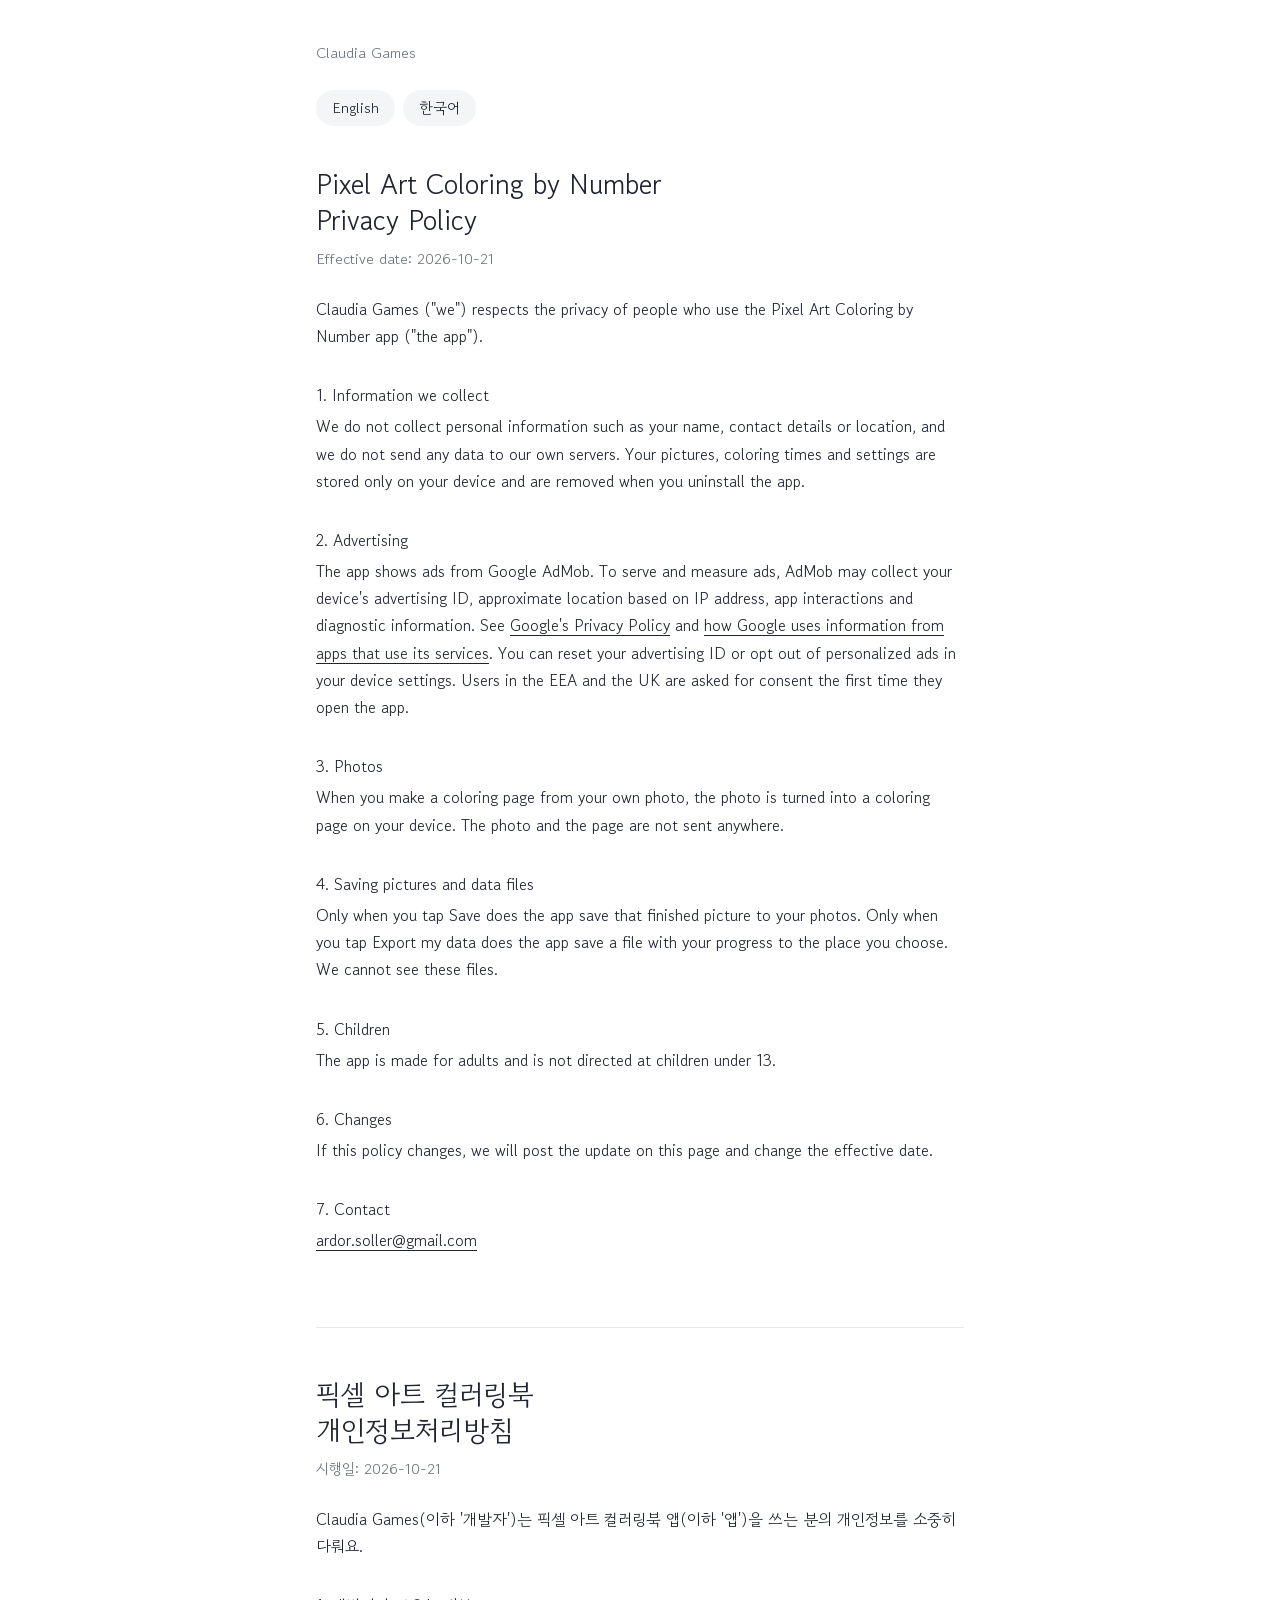
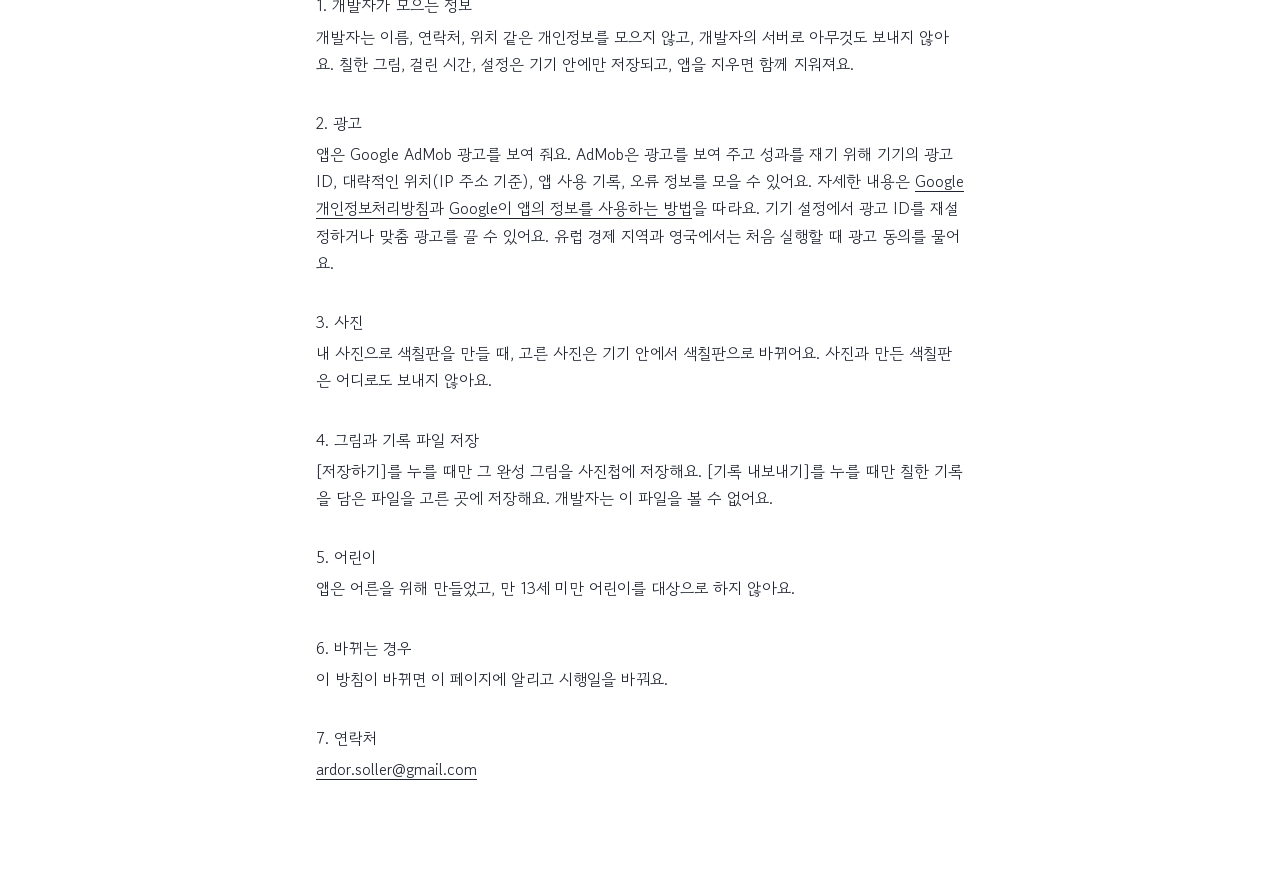
==== pixel-coloring/privacy/index.html @ 97983b26 "Claudia Games 웹사이트: 첫 화면, 픽셀 아트 컬러링북 개인정보처리방침, app-ads.txt Co-Authored-By: Claude Opus 5.5 <noreply@" ====
<!doctype html>
<html lang="en">
<head>
<meta charset="utf-8">
<meta name="viewport" content="width=device-width, initial-scale=1">
<title>Privacy Policy - Pixel Art Coloring by Number</title>
<link rel="stylesheet" href="../../style.css">
</head>
<body>
<main>
  <p class="top"><a href="../../">Claudia Games</a></p>
  <nav class="lang"><a href="#en">English</a><a href="#ko">한국어</a></nav>

  <section id="en" lang="en">
    <h1>Pixel Art Coloring by Number<br>Privacy Policy</h1>
    <p class="date">Effective date: 2026-10-21</p>
    <p>Claudia Games ("we") respects the privacy of people who use the Pixel Art Coloring by Number app ("the app").</p>

    <h2>1. Information we collect</h2>
    <p>We do not collect personal information such as your name, contact details or location, and we do not send any data to our own servers. Your pictures, coloring times and settings are stored only on your device and are removed when you uninstall the app.</p>

    <h2>2. Advertising</h2>
    <p>The app shows ads from Google AdMob. To serve and measure ads, AdMob may collect your device's advertising ID, approximate location based on IP address, app interactions and diagnostic information. See <a href="https://policies.google.com/privacy">Google's Privacy Policy</a> and <a href="https://policies.google.com/technologies/partner-sites">how Google uses information from apps that use its services</a>. You can reset your advertising ID or opt out of personalized ads in your device settings. Users in the EEA and the UK are asked for consent the first time they open the app.</p>

    <h2>3. Photos</h2>
    <p>When you make a coloring page from your own photo, the photo is turned into a coloring page on your device. The photo and the page are not sent anywhere.</p>

    <h2>4. Saving pictures and data files</h2>
    <p>Only when you tap Save does the app save that finished picture to your photos. Only when you tap Export my data does the app save a file with your progress to the place you choose. We cannot see these files.</p>

    <h2>5. Children</h2>
    <p>The app is made for adults and is not directed at children under 13.</p>

    <h2>6. Changes</h2>
    <p>If this policy changes, we will post the update on this page and change the effective date.</p>

    <h2>7. Contact</h2>
    <p><a href="mailto:ardor.soller@gmail.com">ardor.soller@gmail.com</a></p>
  </section>

  <section id="ko" lang="ko">
    <h1>픽셀 아트 컬러링북<br>개인정보처리방침</h1>
    <p class="date">시행일: 2026-10-21</p>
    <p>Claudia Games(이하 '개발자')는 픽셀 아트 컬러링북 앱(이하 '앱')을 쓰는 분의 개인정보를 소중히 다뤄요.</p>

    <h2>1. 개발자가 모으는 정보</h2>
    <p>개발자는 이름, 연락처, 위치 같은 개인정보를 모으지 않고, 개발자의 서버로 아무것도 보내지 않아요. 칠한 그림, 걸린 시간, 설정은 기기 안에만 저장되고, 앱을 지우면 함께 지워져요.</p>

    <h2>2. 광고</h2>
    <p>앱은 Google AdMob 광고를 보여 줘요. AdMob은 광고를 보여 주고 성과를 재기 위해 기기의 광고 ID, 대략적인 위치(IP 주소 기준), 앱 사용 기록, 오류 정보를 모을 수 있어요. 자세한 내용은 <a href="https://policies.google.com/privacy?hl=ko">Google 개인정보처리방침</a>과 <a href="https://policies.google.com/technologies/partner-sites?hl=ko">Google이 앱의 정보를 사용하는 방법</a>을 따라요. 기기 설정에서 광고 ID를 재설정하거나 맞춤 광고를 끌 수 있어요. 유럽 경제 지역과 영국에서는 처음 실행할 때 광고 동의를 물어요.</p>

    <h2>3. 사진</h2>
    <p>내 사진으로 색칠판을 만들 때, 고른 사진은 기기 안에서 색칠판으로 바뀌어요. 사진과 만든 색칠판은 어디로도 보내지 않아요.</p>

    <h2>4. 그림과 기록 파일 저장</h2>
    <p>[저장하기]를 누를 때만 그 완성 그림을 사진첩에 저장해요. [기록 내보내기]를 누를 때만 칠한 기록을 담은 파일을 고른 곳에 저장해요. 개발자는 이 파일을 볼 수 없어요.</p>

    <h2>5. 어린이</h2>
    <p>앱은 어른을 위해 만들었고, 만 13세 미만 어린이를 대상으로 하지 않아요.</p>

    <h2>6. 바뀌는 경우</h2>
    <p>이 방침이 바뀌면 이 페이지에 알리고 시행일을 바꿔요.</p>

    <h2>7. 연락처</h2>
    <p><a href="mailto:ardor.soller@gmail.com">ardor.soller@gmail.com</a></p>
  </section>
</main>
</body>
</html>
---- style.css ----
/* Claudia Games 웹사이트: 게임과 같은 흰 종이 틀 (studio/brand/tokens.css의 색과 글자 크기) */
@import url('https://fonts.googleapis.com/css2?family=Gowun+Dodum&display=swap');
:root { --bg: #FFFFFF; --surface: #F4F5F7; --line: #E6E8EC; --ink: #1F2430; --ink2: #6B7280; --accent: #FF5A4E; }
* { box-sizing: border-box; }
html { background: var(--bg); }
body { margin: 0; color: var(--ink); font: 16px/1.7 'Gowun Dodum', system-ui, sans-serif; font-synthesis: none; }
main { max-width: 680px; margin: 0 auto; padding: 40px 16px 80px; }
a { color: var(--ink); text-underline-offset: 3px; }
h1 { font-size: 28px; font-weight: 400; line-height: 1.3; margin: 0 0 8px; }
h2 { font-size: 16px; font-weight: 400; margin: 32px 0 4px; }
p { margin: 0 0 12px; }
.top { font-size: 15px; color: var(--ink2); margin-bottom: 24px; }
.top a { color: var(--ink2); text-decoration: none; }
.date { color: var(--ink2); font-size: 15px; margin-bottom: 24px; }
.lang { display: flex; gap: 8px; margin-bottom: 40px; }
.lang a { height: 36px; padding: 0 16px; border-radius: 999px; background: var(--surface); display: inline-flex; align-items: center; text-decoration: none; font-size: 15px; }
section + section { margin-top: 72px; padding-top: 48px; border-top: 1px solid var(--line); }
.brand { display: flex; align-items: center; gap: 13px; margin-bottom: 12px; }
.brand svg { width: 52px; height: 52px; }
.brand span { font-size: 28px; }
.sub { color: var(--ink2); margin-bottom: 48px; }
.game { background: var(--surface); border-radius: 18px; padding: 20px; margin-bottom: 12px; }
.game h2 { margin: 0 0 4px; }
.game p { color: var(--ink2); margin: 0 0 8px; }
.game .links { display: flex; gap: 16px; font-size: 15px; margin: 0; }
footer { margin-top: 64px; color: var(--ink2); font-size: 15px; }
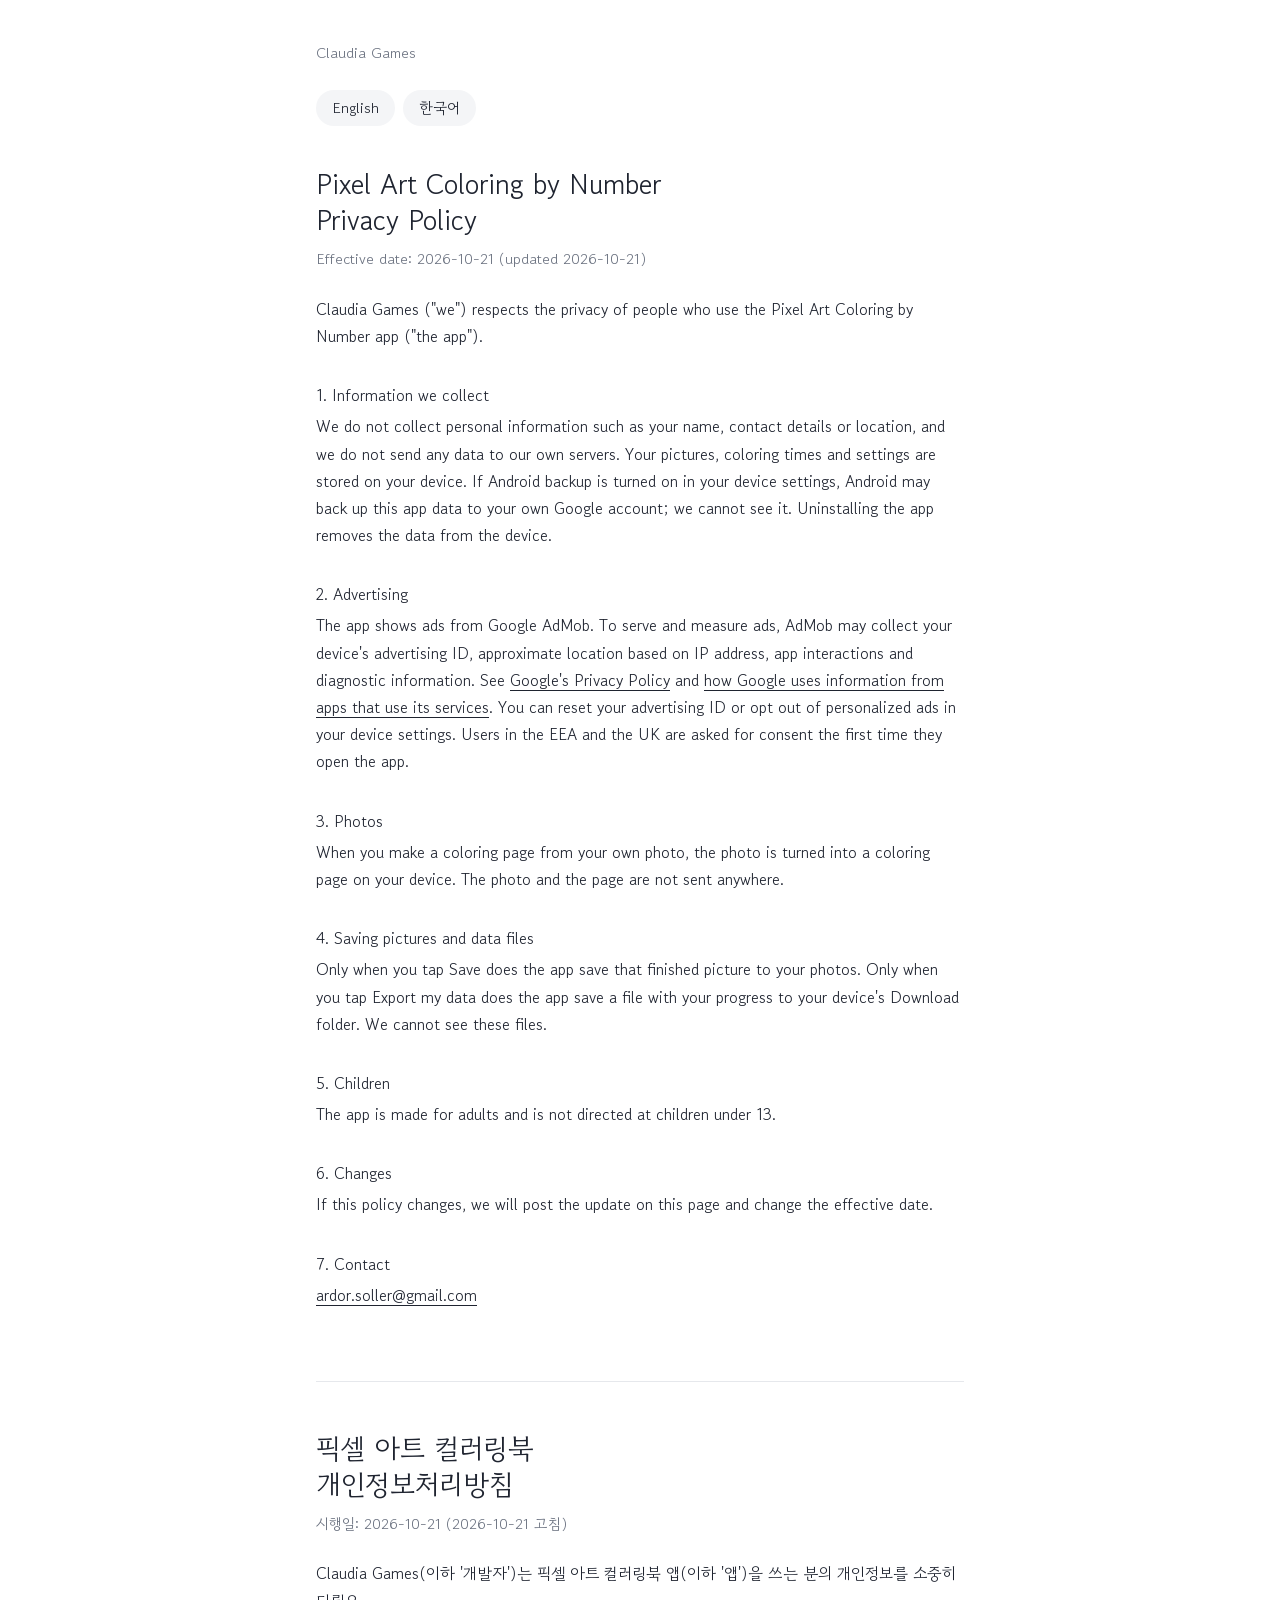
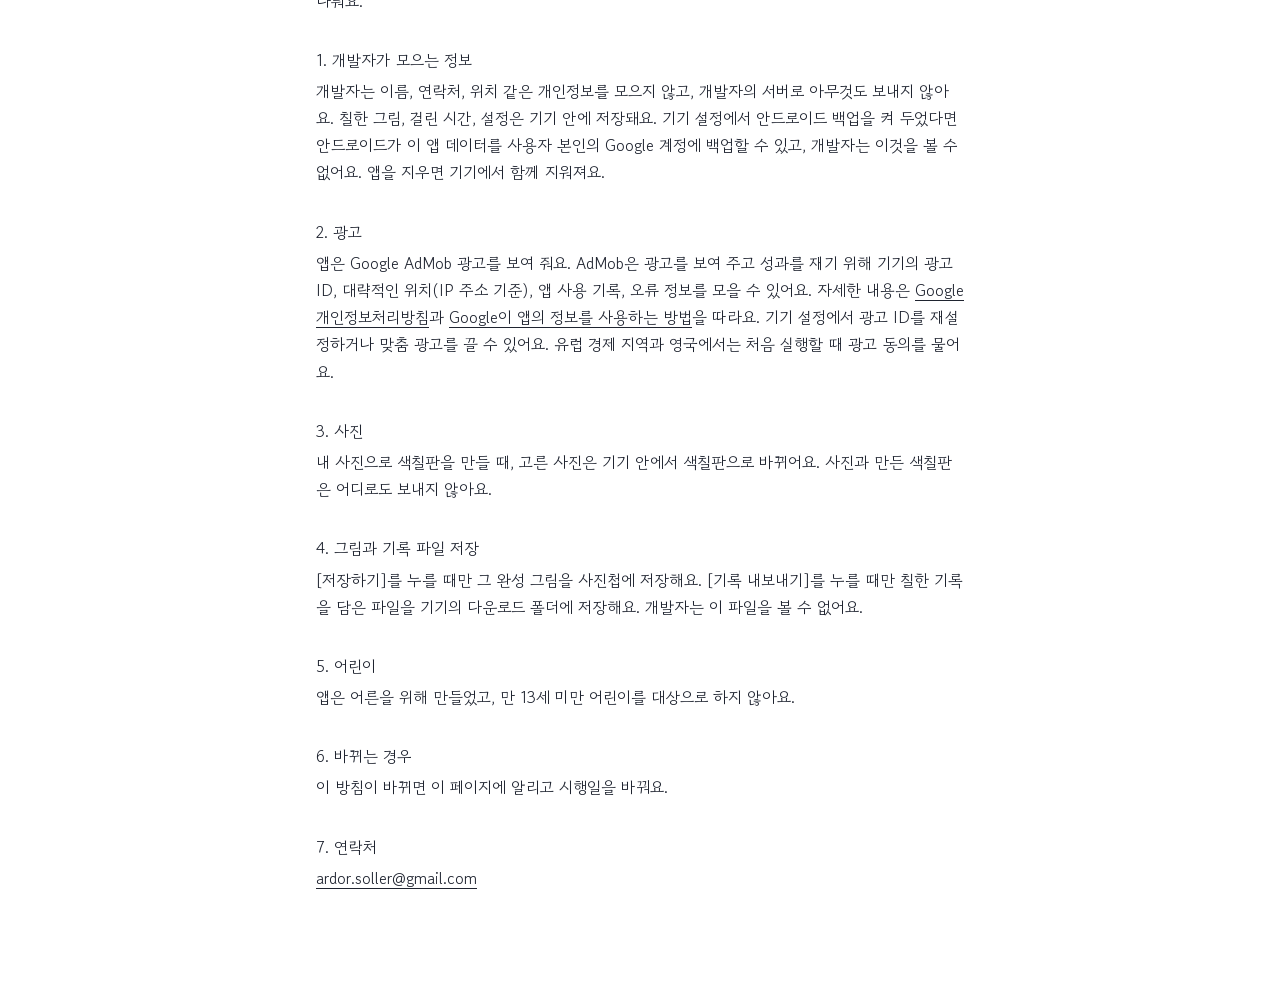
==== commit 634af961: "개인정보처리방침을 앱과 맞게(안드로이드 백업, 다운로드 폴더), 글꼴을 사이트 안에 Co-Authored-By: Claude Opus 5.5 <noreply@anthropic.co" ====
--- a/pixel-coloring/privacy/index.html
+++ b/pixel-coloring/privacy/index.html
@@ -13,11 +13,11 @@
 
   <section id="en" lang="en">
     <h1>Pixel Art Coloring by Number<br>Privacy Policy</h1>
-    <p class="date">Effective date: 2026-10-21</p>
+    <p class="date">Effective date: 2026-10-21 (updated 2026-10-21)</p>
     <p>Claudia Games ("we") respects the privacy of people who use the Pixel Art Coloring by Number app ("the app").</p>
 
     <h2>1. Information we collect</h2>
-    <p>We do not collect personal information such as your name, contact details or location, and we do not send any data to our own servers. Your pictures, coloring times and settings are stored only on your device and are removed when you uninstall the app.</p>
+    <p>We do not collect personal information such as your name, contact details or location, and we do not send any data to our own servers. Your pictures, coloring times and settings are stored on your device. If Android backup is turned on in your device settings, Android may back up this app data to your own Google account; we cannot see it. Uninstalling the app removes the data from the device.</p>
 
     <h2>2. Advertising</h2>
     <p>The app shows ads from Google AdMob. To serve and measure ads, AdMob may collect your device's advertising ID, approximate location based on IP address, app interactions and diagnostic information. See <a href="https://policies.google.com/privacy">Google's Privacy Policy</a> and <a href="https://policies.google.com/technologies/partner-sites">how Google uses information from apps that use its services</a>. You can reset your advertising ID or opt out of personalized ads in your device settings. Users in the EEA and the UK are asked for consent the first time they open the app.</p>
@@ -26,7 +26,7 @@
     <p>When you make a coloring page from your own photo, the photo is turned into a coloring page on your device. The photo and the page are not sent anywhere.</p>
 
     <h2>4. Saving pictures and data files</h2>
-    <p>Only when you tap Save does the app save that finished picture to your photos. Only when you tap Export my data does the app save a file with your progress to the place you choose. We cannot see these files.</p>
+    <p>Only when you tap Save does the app save that finished picture to your photos. Only when you tap Export my data does the app save a file with your progress to your device's Download folder. We cannot see these files.</p>
 
     <h2>5. Children</h2>
     <p>The app is made for adults and is not directed at children under 13.</p>
@@ -40,11 +40,11 @@
 
   <section id="ko" lang="ko">
     <h1>픽셀 아트 컬러링북<br>개인정보처리방침</h1>
-    <p class="date">시행일: 2026-10-21</p>
+    <p class="date">시행일: 2026-10-21 (2026-10-21 고침)</p>
     <p>Claudia Games(이하 '개발자')는 픽셀 아트 컬러링북 앱(이하 '앱')을 쓰는 분의 개인정보를 소중히 다뤄요.</p>
 
     <h2>1. 개발자가 모으는 정보</h2>
-    <p>개발자는 이름, 연락처, 위치 같은 개인정보를 모으지 않고, 개발자의 서버로 아무것도 보내지 않아요. 칠한 그림, 걸린 시간, 설정은 기기 안에만 저장되고, 앱을 지우면 함께 지워져요.</p>
+    <p>개발자는 이름, 연락처, 위치 같은 개인정보를 모으지 않고, 개발자의 서버로 아무것도 보내지 않아요. 칠한 그림, 걸린 시간, 설정은 기기 안에 저장돼요. 기기 설정에서 안드로이드 백업을 켜 두었다면 안드로이드가 이 앱 데이터를 사용자 본인의 Google 계정에 백업할 수 있고, 개발자는 이것을 볼 수 없어요. 앱을 지우면 기기에서 함께 지워져요.</p>
 
     <h2>2. 광고</h2>
     <p>앱은 Google AdMob 광고를 보여 줘요. AdMob은 광고를 보여 주고 성과를 재기 위해 기기의 광고 ID, 대략적인 위치(IP 주소 기준), 앱 사용 기록, 오류 정보를 모을 수 있어요. 자세한 내용은 <a href="https://policies.google.com/privacy?hl=ko">Google 개인정보처리방침</a>과 <a href="https://policies.google.com/technologies/partner-sites?hl=ko">Google이 앱의 정보를 사용하는 방법</a>을 따라요. 기기 설정에서 광고 ID를 재설정하거나 맞춤 광고를 끌 수 있어요. 유럽 경제 지역과 영국에서는 처음 실행할 때 광고 동의를 물어요.</p>
@@ -53,7 +53,7 @@
     <p>내 사진으로 색칠판을 만들 때, 고른 사진은 기기 안에서 색칠판으로 바뀌어요. 사진과 만든 색칠판은 어디로도 보내지 않아요.</p>
 
     <h2>4. 그림과 기록 파일 저장</h2>
-    <p>[저장하기]를 누를 때만 그 완성 그림을 사진첩에 저장해요. [기록 내보내기]를 누를 때만 칠한 기록을 담은 파일을 고른 곳에 저장해요. 개발자는 이 파일을 볼 수 없어요.</p>
+    <p>[저장하기]를 누를 때만 그 완성 그림을 사진첩에 저장해요. [기록 내보내기]를 누를 때만 칠한 기록을 담은 파일을 기기의 다운로드 폴더에 저장해요. 개발자는 이 파일을 볼 수 없어요.</p>
 
     <h2>5. 어린이</h2>
     <p>앱은 어른을 위해 만들었고, 만 13세 미만 어린이를 대상으로 하지 않아요.</p>
--- a/style.css
+++ b/style.css
@@ -1,5 +1,6 @@
 /* Claudia Games 웹사이트: 게임과 같은 흰 종이 틀 (studio/brand/tokens.css의 색과 글자 크기) */
-@import url('https://fonts.googleapis.com/css2?family=Gowun+Dodum&display=swap');
+/* 글꼴은 사이트 안에 둔다(바깥 글꼴 서버로 방문자의 IP가 가지 않게). 고운돋움 OFL, fonts/OFL.txt. 글자를 더 쓰면 원본 studio/brand/fonts에 그 글자가 있는지 본다 */
+@font-face { font-family: 'Gowun Dodum'; src: url('fonts/gowun-dodum.woff2') format('woff2'); font-display: swap; }
 :root { --bg: #FFFFFF; --surface: #F4F5F7; --line: #E6E8EC; --ink: #1F2430; --ink2: #6B7280; --accent: #FF5A4E; }
 * { box-sizing: border-box; }
 html { background: var(--bg); }
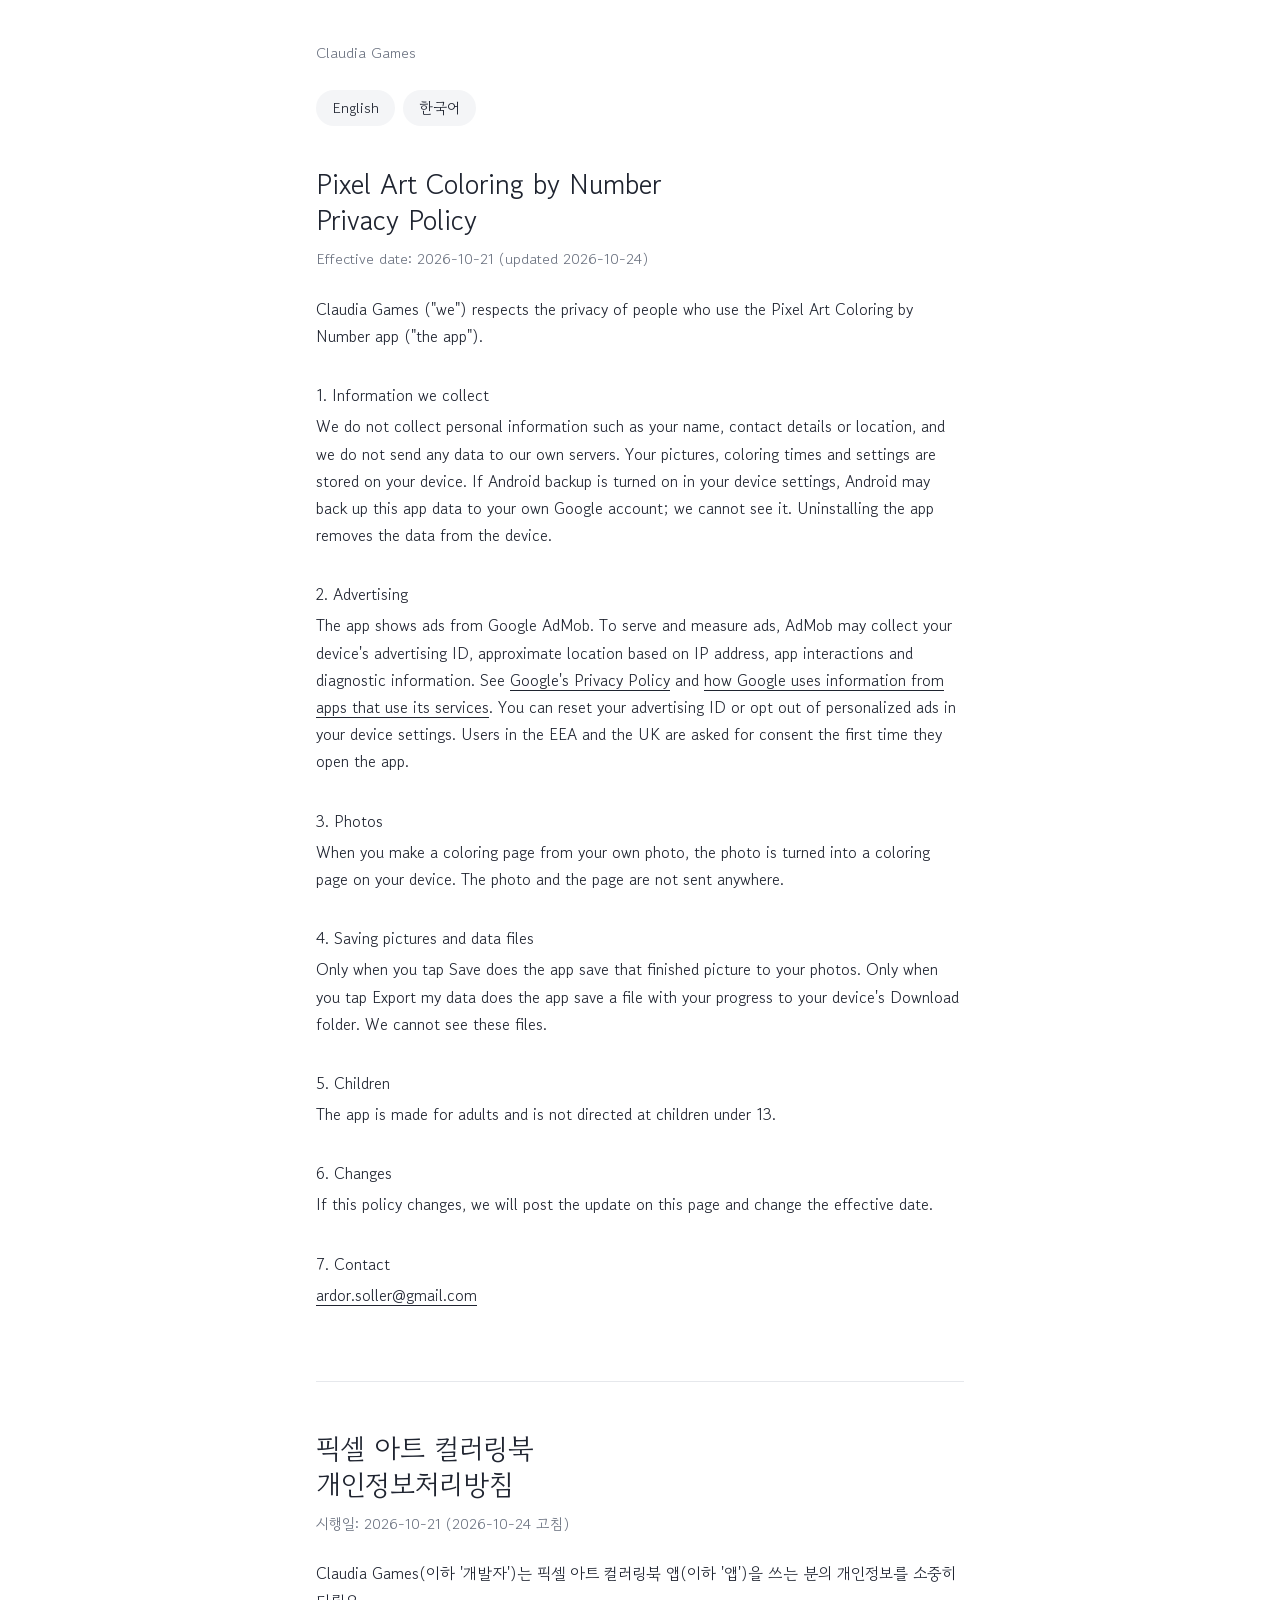
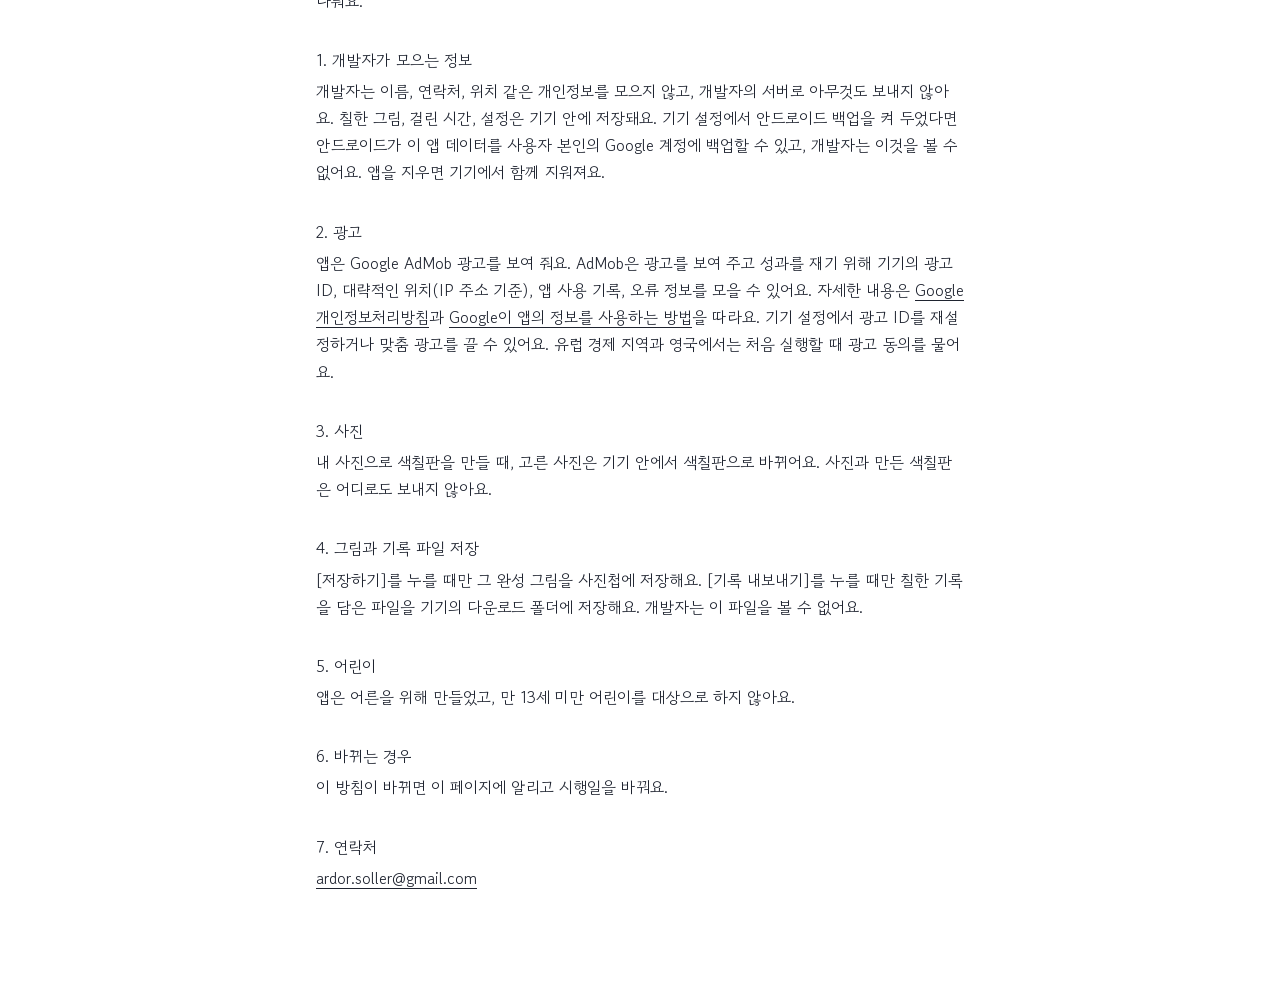
==== commit c6a3f2b1: "개인정보처리방침 고친 날짜를 실제 고친 날로 Co-Authored-By: Claude Opus 5.5 <noreply@anthropic.com>" ====
--- a/pixel-coloring/privacy/index.html
+++ b/pixel-coloring/privacy/index.html
@@ -13,7 +13,7 @@
 
   <section id="en" lang="en">
     <h1>Pixel Art Coloring by Number<br>Privacy Policy</h1>
-    <p class="date">Effective date: 2026-10-21 (updated 2026-10-21)</p>
+    <p class="date">Effective date: 2026-10-21 (updated 2026-10-24)</p>
     <p>Claudia Games ("we") respects the privacy of people who use the Pixel Art Coloring by Number app ("the app").</p>
 
     <h2>1. Information we collect</h2>
@@ -40,7 +40,7 @@
 
   <section id="ko" lang="ko">
     <h1>픽셀 아트 컬러링북<br>개인정보처리방침</h1>
-    <p class="date">시행일: 2026-10-21 (2026-10-21 고침)</p>
+    <p class="date">시행일: 2026-10-21 (2026-10-24 고침)</p>
     <p>Claudia Games(이하 '개발자')는 픽셀 아트 컬러링북 앱(이하 '앱')을 쓰는 분의 개인정보를 소중히 다뤄요.</p>
 
     <h2>1. 개발자가 모으는 정보</h2>
